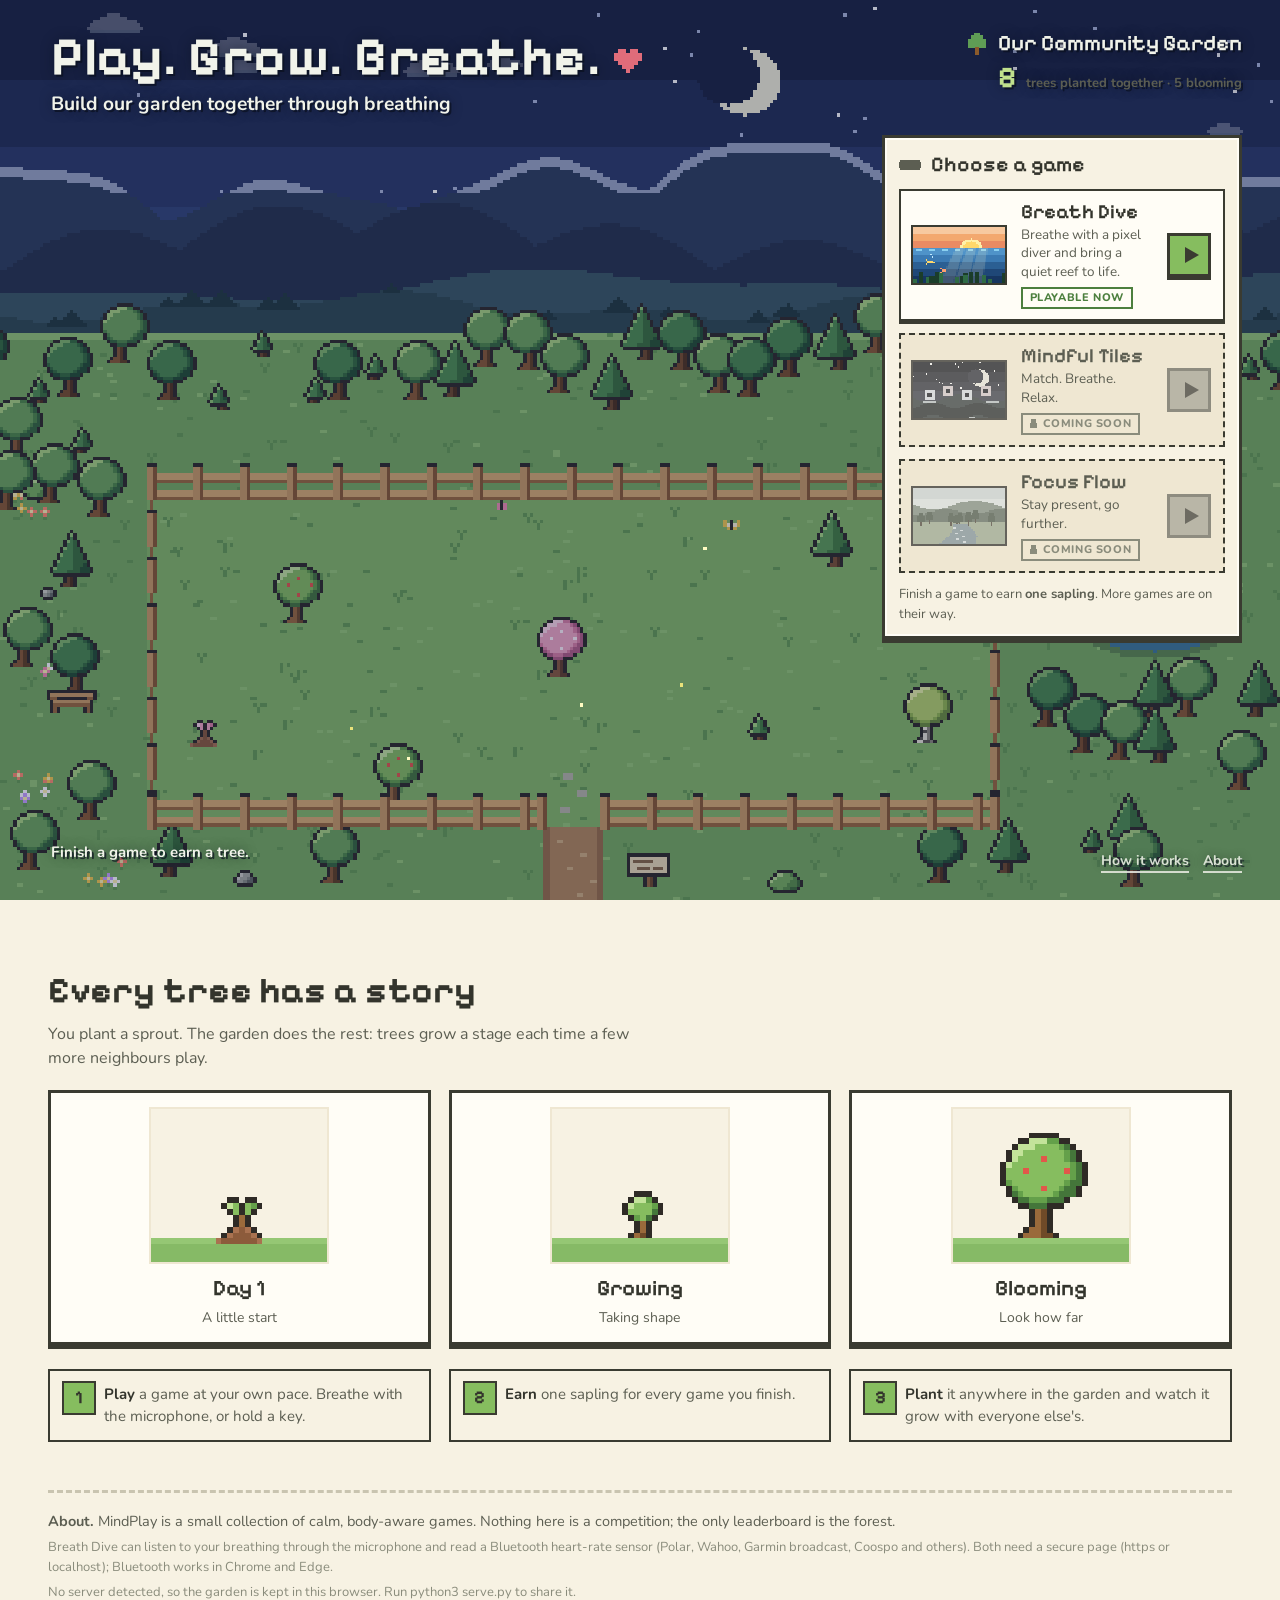
==== web/index.html @ c3531b7c "Landing page with scuba game working" ====
<!doctype html>
<html lang="en">
<head>
  <meta charset="utf-8">
  <meta name="viewport" content="width=device-width, initial-scale=1">
  <title>MindPlay · Community Garden</title>
  <meta name="description" content="Build our garden together through breathing. Play a calming game, plant a tree in a shared pixel-art garden.">
  <link rel="preconnect" href="https://fonts.googleapis.com">
  <link rel="preconnect" href="https://fonts.gstatic.com" crossorigin>
  <link href="https://fonts.googleapis.com/css2?family=Nunito:wght@400;600;700&family=Pixelify+Sans:wght@400;500;600;700&display=swap" rel="stylesheet">
  <link rel="stylesheet" href="css/style.css">
  <link rel="icon" href="data:image/svg+xml,<svg xmlns='http://www.w3.org/2000/svg' viewBox='0 0 16 16' shape-rendering='crispEdges'><rect x='6' y='9' width='4' height='6' fill='%238b5a2b'/><rect x='2' y='2' width='12' height='8' fill='%2386bd5f'/><rect x='4' y='1' width='8' height='1' fill='%2386bd5f'/><rect x='3' y='3' width='4' height='2' fill='%23bfe08d'/></svg>">
</head>
<body>
  <!-- ============ The garden fills the first screen; the UI floats over it ============ -->
  <section class="scene" id="scene" data-tod="day">
    <canvas id="garden-canvas" class="garden-canvas" width="480" height="270" role="img" aria-label="Pixel-art community garden"></canvas>

    <header class="ov ov-hero">
      <h1 class="hero-title">Play. Grow. Breathe. <span class="heart" aria-hidden="true"></span></h1>
      <p class="hero-sub">Build our garden together through breathing</p>
    </header>

    <div class="ov ov-stat" id="garden-stat" aria-live="polite">
      <div class="stat-title"><span class="ico ico-tree" aria-hidden="true"></span>Our Community Garden</div>
      <div class="stat-row">
        <span class="stat-num" id="stat-total">0</span>
        <span class="stat-label">trees planted together</span>
      </div>
      <div class="stat-me" id="me" title="Trees you have planted"><span class="me-dot" aria-hidden="true"></span><span id="me-count">0 trees</span> are yours</div>
    </div>

    <aside class="ov ov-games panel games-panel" id="games" aria-labelledby="games-title">
      <header class="panel-head">
        <h2 id="games-title" class="panel-title"><span class="ico ico-pad" aria-hidden="true"></span>Choose a game</h2>
      </header>
      <ul class="game-list" id="game-list"></ul>
      <p class="games-note">Finish a game to earn <strong>one sapling</strong>. More games are on their way.</p>
    </aside>

    <footer class="ov ov-foot" id="garden">
      <div class="garden-hint" id="garden-hint" hidden></div>
      <p class="garden-status" id="garden-status" aria-live="polite">Finish a game to earn a tree.</p>
      <div class="garden-actions" id="garden-actions"></div>
    </footer>

    <nav class="ov ov-links" aria-label="More">
      <a href="#how">How it works</a>
      <a href="#about">About</a>
    </nav>
  </section>

  <main class="page">
    <section class="how" id="how" aria-labelledby="how-title">
      <h2 id="how-title" class="section-title">Every tree has a story</h2>
      <p class="section-sub">You plant a sprout. The garden does the rest: trees grow a stage each time a few more neighbours play.</p>
      <div class="stages" id="stages"></div>
      <ol class="steps">
        <li><b>Play</b> a game at your own pace. Breathe with the microphone, or hold a key.</li>
        <li><b>Earn</b> one sapling for every game you finish.</li>
        <li><b>Plant</b> it anywhere in the garden and watch it grow with everyone else's.</li>
      </ol>
    </section>

    <footer class="about" id="about">
      <p><b>About.</b> MindPlay is a small collection of calm, body-aware games. Nothing here is a competition; the only leaderboard is the forest.</p>
      <p class="muted">Breath Dive can listen to your breathing through the microphone and read a Bluetooth heart-rate sensor (Polar, Wahoo, Garmin broadcast, Coospo and others). Both need a secure page (https or localhost); Bluetooth works in Chrome and Edge.</p>
      <p class="muted" id="storage-note"></p>
    </footer>
  </main>

  <div id="toasts" class="toasts" aria-live="polite"></div>
  <div id="modal-root"></div>
  <pre id="debug" hidden></pre>

  <script type="module" src="js/main.js"></script>
</body>
</html>
---- web/css/style.css ----
/* ================================================================
   MindPlay · pixel garden landing page
   ================================================================ */
:root {
  --ink: #33342c;
  --ink-soft: #5c5e52;
  --muted: #8a8c7c;
  --cream: #f7f2e3;
  --cream-2: #efe7d2;
  --paper: #fffdf6;
  --line: #3a3b31;
  --sage: #9fc39a;
  --sage-deep: #5f8f5a;
  --leaf: #86bd5f;
  --leaf-deep: #4c7f3e;
  --sky-1: #cfe9ee;
  --sky-2: #e7f1e6;
  --sun: #f3cf74;
  --clay: #c98a5a;
  --blush: #e8a1b2;
  --lock: #b9b6a7;
  --shadow: 0 4px 0 var(--line);
  --font-pixel: "Pixelify Sans", "Press Start 2P", ui-monospace, monospace;
  --font-body: "Nunito", system-ui, -apple-system, "Segoe UI", sans-serif;
  --radius: 4px;
}

* { box-sizing: border-box; }
html { scroll-behavior: smooth; }
body {
  margin: 0;
  color: var(--ink);
  background: var(--cream);
  font-family: var(--font-body);
  font-size: 16px;
  line-height: 1.5;
  -webkit-font-smoothing: antialiased;
  overflow-x: hidden;
  min-height: 100vh;
}
a { color: inherit; }
canvas { image-rendering: pixelated; image-rendering: crisp-edges; }
b, strong { font-weight: 700; }
[hidden] { display: none !important; }


/* ---------- the scene: garden fills the first screen ---------- */
.scene {
  position: relative; width: 100%; height: 100vh; height: 100dvh; min-height: 560px;
  overflow: hidden; background: #2c3b68;
}
.garden-canvas {
  position: absolute; inset: 0; width: 100%; height: 100%; display: block;
  object-fit: cover; object-position: 40% 50%; cursor: default; touch-action: manipulation;
}
.garden-canvas.is-planting { cursor: crosshair; }
.ov { position: absolute; z-index: 2; }
.ov-hero { left: clamp(16px, 4vw, 56px); top: clamp(14px, 3vh, 36px); max-width: min(620px, 60vw); }
.hero-title {
  font-family: var(--font-pixel); font-weight: 700; font-size: clamp(30px, 4.4vw, 54px);
  margin: 0 0 4px; letter-spacing: .5px; line-height: 1.1;
  display: flex; align-items: center; gap: 14px; flex-wrap: wrap;
}
.heart {
  width: 28px; height: 28px; display: inline-block; position: relative; top: 2px;
  background:
    linear-gradient(#e06c7a,#e06c7a) 4px 4px/8px 4px no-repeat,
    linear-gradient(#e06c7a,#e06c7a) 16px 4px/8px 4px no-repeat,
    linear-gradient(#e06c7a,#e06c7a) 0 8px/28px 8px no-repeat,
    linear-gradient(#e06c7a,#e06c7a) 4px 16px/20px 4px no-repeat,
    linear-gradient(#e06c7a,#e06c7a) 8px 20px/12px 4px no-repeat,
    linear-gradient(#e06c7a,#e06c7a) 12px 24px/4px 4px no-repeat;
}
.hero-sub { margin: 0; font-size: clamp(16px, 1.5vw, 20px); font-weight: 700; max-width: 40ch; }

.ov-stat { right: clamp(16px, 3vw, 44px); top: clamp(14px, 3vh, 32px); text-align: right; }
.stat-title { font-family: var(--font-pixel); font-weight: 600; font-size: 22px; display: inline-flex; align-items: center; gap: 10px; }
.stat-row { display: flex; align-items: baseline; justify-content: flex-end; gap: 10px; }
.stat-num { font-family: var(--font-pixel); font-size: 34px; font-weight: 700; line-height: 1; color: var(--leaf); }
.stat-label { font-size: 13.5px; font-weight: 700; }
.stat-me { font-size: 12.5px; font-weight: 700; opacity: .85; display: inline-flex; align-items: center; gap: 6px; margin-top: 2px; }
.me-dot { width: 9px; height: 9px; background: var(--leaf); box-shadow: 0 -3px 0 var(--leaf-deep); display: inline-block; }

.scene .ov-games { position: absolute; right: clamp(16px, 3vw, 44px); top: clamp(112px, 15vh, 150px); width: min(360px, 34vw); max-height: calc(100vh - 170px); overflow: auto; color: var(--ink); text-shadow: none; }

.ov-foot { left: clamp(16px, 4vw, 56px); bottom: clamp(16px, 3vh, 30px); display: grid; gap: 10px; max-width: min(560px, 60vw); }
.garden-hint { justify-self: start; background: var(--paper); color: var(--ink); border: 2px solid var(--line); box-shadow: 0 3px 0 var(--line); padding: 6px 10px; font-size: 13px; font-weight: 700; }
.garden-status { margin: 0; font-weight: 700; font-size: 15px; }
.garden-status.is-live { color: #fff2a8; }
.garden-actions { display: flex; gap: 10px; flex-wrap: wrap; }
.ov-links { right: clamp(16px, 3vw, 44px); bottom: clamp(16px, 3vh, 30px); display: flex; gap: 14px; font-weight: 700; font-size: 14px; }
.ov-links a { text-decoration: none; border-bottom: 2px solid currentColor; opacity: .85; }
.ov-links a:hover { opacity: 1; }

/* text over the scene: dark ink by day, pale by night */
.scene { color: var(--ink); }
.scene .ov-hero, .scene .ov-stat, .scene .ov-foot, .scene .ov-links { text-shadow: 0 1px 0 rgba(255,255,255,.55), 0 0 10px rgba(255,255,255,.35); }
.scene[data-tod="night"], .scene[data-tod="dusk"] { color: #f1f3ea; }
.scene[data-tod="night"] .ov-hero, .scene[data-tod="night"] .ov-stat, .scene[data-tod="night"] .ov-foot, .scene[data-tod="night"] .ov-links,
.scene[data-tod="dusk"] .ov-hero, .scene[data-tod="dusk"] .ov-stat, .scene[data-tod="dusk"] .ov-foot, .scene[data-tod="dusk"] .ov-links { text-shadow: 2px 2px 0 rgba(10,16,30,.7), 0 0 12px rgba(10,16,30,.5); }
.scene[data-tod="night"] .stat-num, .scene[data-tod="dusk"] .stat-num { color: #bfe08d; }
.scene[data-tod="day"] .garden-status.is-live, .scene[data-tod="dawn"] .garden-status.is-live { color: var(--leaf-deep); }

/* ---------- below the fold ---------- */
.page { max-width: 1320px; margin: 0 auto; padding: 8px clamp(16px, 4vw, 48px) 60px; }

/* ---------- panels ---------- */
.panel {
  background: var(--cream);
  border: 3px solid var(--line);
  box-shadow: var(--shadow), inset 0 0 0 2px var(--paper);
  padding: 18px 18px 16px;
  position: relative;
}
.panel-head { display: flex; justify-content: space-between; align-items: flex-start; gap: 16px; margin-bottom: 12px; }
.panel-title {
  margin: 0; font-family: var(--font-pixel); font-weight: 600; font-size: 24px; line-height: 1.2;
  display: flex; align-items: center; gap: 10px;
}
.panel-sub { margin: 4px 0 0; color: var(--ink-soft); font-size: 14.5px; max-width: 52ch; }
.ico { width: 22px; height: 22px; display: inline-block; flex: none; }
.ico-tree {
  background:
    linear-gradient(#8b5a2b,#8b5a2b) 9px 14px/4px 8px no-repeat,
    linear-gradient(#5f9d55,#5f9d55) 2px 6px/18px 9px no-repeat,
    linear-gradient(#5f9d55,#5f9d55) 5px 2px/12px 4px no-repeat,
    linear-gradient(#5f9d55,#5f9d55) 8px 0/6px 2px no-repeat,
    linear-gradient(#9fd27a,#9fd27a) 7px 4px/4px 3px no-repeat;
}
.ico-pad {
  background:
    linear-gradient(#5c5e52,#5c5e52) 1px 6px/20px 10px no-repeat,
    linear-gradient(#5c5e52,#5c5e52) 0 8px/22px 6px no-repeat,
    linear-gradient(#f7f2e3,#f7f2e3) 4px 9px/2px 5px no-repeat,
    linear-gradient(#f7f2e3,#f7f2e3) 2px 11px/6px 2px no-repeat,
    linear-gradient(#e06c7a,#e06c7a) 15px 9px/2px 2px no-repeat,
    linear-gradient(#86bd5f,#86bd5f) 18px 11px/2px 2px no-repeat;
}
.stat { text-align: right; flex: none; }
.stat-num { display: block; font-family: var(--font-pixel); font-size: 30px; font-weight: 700; color: var(--leaf-deep); line-height: 1; }
.stat-label { font-size: 13px; color: var(--ink-soft); font-weight: 700; }

/* ---------- buttons ---------- */
.btn {
  font-family: var(--font-pixel); font-weight: 600; font-size: 17px; letter-spacing: .3px;
  border: 3px solid var(--line); background: var(--paper); color: var(--ink);
  padding: 7px 16px; cursor: pointer; box-shadow: 0 4px 0 var(--line);
  transition: transform .06s, box-shadow .06s; line-height: 1.2;
  display: inline-flex; align-items: center; gap: 8px;
}
.btn:hover { transform: translateY(-1px); box-shadow: 0 5px 0 var(--line); }
.btn:active { transform: translateY(3px); box-shadow: 0 1px 0 var(--line); }
.btn:focus-visible { outline: 3px solid var(--leaf-deep); outline-offset: 2px; }
.btn-primary { background: var(--leaf); }
.btn-primary:hover { background: #91c86a; }
.btn-ghost { background: transparent; box-shadow: none; border-color: transparent; }
.btn-ghost:hover { box-shadow: none; border-color: var(--line); transform: none; }
.btn[disabled], .btn[aria-disabled="true"] { background: var(--cream-2); color: var(--muted); cursor: not-allowed; box-shadow: 0 4px 0 var(--lock); border-color: var(--lock); transform: none; }
.btn .n { background: var(--line); color: var(--paper); font-size: 12px; padding: 0 6px; }

/* ---------- game cards ---------- */
.game-list { list-style: none; margin: 0; padding: 0; display: grid; gap: 12px; }
.game-card {
  display: grid; grid-template-columns: 96px 1fr auto; align-items: center; gap: 14px;
  background: var(--paper); border: 2px solid var(--line); box-shadow: 0 3px 0 var(--line);
  padding: 10px 12px 10px 10px; position: relative;
}
.game-card.is-locked { background: var(--cream-2); border-style: dashed; box-shadow: none; }
.game-card.is-locked .game-thumb { filter: saturate(.25) brightness(.95); opacity: .75; }
.game-card.is-locked .game-title { color: var(--ink-soft); }
.game-thumb { width: 96px; height: 60px; border: 2px solid var(--line); display: block; background: #a9cde0; }
.game-title { margin: 0; font-family: var(--font-pixel); font-size: 20px; font-weight: 600; line-height: 1.15; }
.game-desc { margin: 2px 0 0; font-size: 13.5px; color: var(--ink-soft); line-height: 1.35; }
.game-chip {
  display: inline-block; margin-top: 6px; font-size: 11px; font-weight: 800; letter-spacing: .6px; text-transform: uppercase;
  padding: 1px 7px; border: 2px solid currentColor;
}
.chip-open { color: var(--leaf-deep); }
.chip-soon { color: var(--muted); }
.chip-soon::before { content: ""; display: inline-block; width: 7px; height: 9px; margin-right: 6px; vertical-align: -1px;
  background: linear-gradient(currentColor,currentColor) 0 4px/7px 5px no-repeat, linear-gradient(currentColor,currentColor) 1px 0/5px 4px no-repeat, linear-gradient(var(--cream-2),var(--cream-2)) 2px 1px/3px 3px no-repeat; }
.game-play {
  width: 44px; height: 44px; border: 3px solid var(--line); background: var(--leaf); box-shadow: 0 3px 0 var(--line); cursor: pointer; padding: 0; position: relative;
}
.game-play::after { content: ""; position: absolute; left: 15px; top: 11px; border-left: 14px solid var(--line); border-top: 8px solid transparent; border-bottom: 8px solid transparent; }
.game-play:hover { background: #91c86a; }
.game-play:active { transform: translateY(2px); box-shadow: 0 1px 0 var(--line); }
.game-play[disabled] { background: var(--lock); border-color: #8e8c80; box-shadow: none; cursor: not-allowed; }
.game-play[disabled]::after { border-left-color: #6d6b62; }
.game-play:focus-visible { outline: 3px solid var(--leaf-deep); outline-offset: 2px; }
.games-note { margin: 12px 0 0; font-size: 13px; color: var(--ink-soft); }
.ov-games.panel { padding: 14px 14px 12px; }
.ov-games .panel-title { font-size: 21px; }

/* ---------- how it works ---------- */
.how { margin-top: 56px; }
.section-title { font-family: var(--font-pixel); font-weight: 700; font-size: clamp(26px, 3vw, 36px); margin: 0 0 4px; }
.section-sub { margin: 0 0 20px; color: var(--ink-soft); max-width: 60ch; }
.stages { display: grid; grid-template-columns: repeat(3, minmax(0, 1fr)); gap: 18px; }
.stage-card { background: var(--paper); border: 3px solid var(--line); box-shadow: var(--shadow); padding: 14px; text-align: center; }
.stage-card canvas { width: 100%; max-width: 180px; height: auto; display: block; margin: 0 auto 8px; background: var(--cream); border: 2px solid var(--cream-2); }
.stage-card h3 { margin: 0; font-family: var(--font-pixel); font-size: 22px; font-weight: 600; }
.stage-card p { margin: 2px 0 0; color: var(--ink-soft); font-size: 14px; }
.steps { margin: 24px 0 0; padding-left: 0; list-style: none; display: grid; grid-template-columns: repeat(3, minmax(0, 1fr)); gap: 18px; counter-reset: step; }
.steps li { background: var(--cream); border: 2px solid var(--line); padding: 12px 14px 12px 54px; position: relative; font-size: 15px; color: var(--ink-soft); }
.steps li b { color: var(--ink); }
.steps li::before {
  counter-increment: step; content: counter(step);
  position: absolute; left: 12px; top: 10px; width: 30px; height: 30px; display: grid; place-items: center;
  font-family: var(--font-pixel); font-weight: 700; font-size: 18px; background: var(--leaf); border: 2px solid var(--line); color: var(--ink);
}
.about { margin-top: 48px; padding-top: 18px; border-top: 3px dashed #c9c4b0; color: var(--ink-soft); font-size: 14.5px; }
.about p { margin: 0 0 6px; }
.muted { color: var(--muted); font-size: 13px; }

/* ---------- toasts ---------- */
.toasts { position: fixed; left: 50%; bottom: 22px; translate: -50% 0; display: grid; gap: 8px; z-index: 50; pointer-events: none; }
.toast {
  background: var(--paper); border: 3px solid var(--line); box-shadow: 0 4px 0 var(--line);
  padding: 10px 16px; font-weight: 700; font-size: 15px; display: flex; align-items: center; gap: 10px;
  animation: toast-in .25s ease-out;
}
.toast.is-leaving { animation: toast-out .3s ease-in forwards; }
.toast .sprout { width: 20px; height: 20px; image-rendering: pixelated; }
@keyframes toast-in { from { opacity: 0; translate: 0 12px; } }
@keyframes toast-out { to { opacity: 0; translate: 0 12px; } }

/* ---------- game modal ---------- */
.modal {
  position: fixed; inset: 0; z-index: 40; display: grid; place-items: center; padding: 16px;
  background: rgba(20, 30, 40, .72); animation: fade-in .2s;
}
.modal-box {
  width: min(100%, 980px); background: var(--cream); border: 3px solid var(--line);
  box-shadow: 0 6px 0 var(--line); display: flex; flex-direction: column; max-height: 100%;
}
.modal-head { display: flex; align-items: center; gap: 12px; padding: 10px 12px 10px 16px; border-bottom: 3px solid var(--line); background: var(--paper); }
.modal-title { margin: 0; font-family: var(--font-pixel); font-size: 22px; font-weight: 600; }
.modal-sub { margin: 0 0 0 8px; color: var(--ink-soft); font-size: 13.5px; }
.modal-close { margin-left: auto; width: 36px; height: 36px; border: 2px solid var(--line); background: var(--cream); font-family: var(--font-pixel); font-size: 20px; cursor: pointer; box-shadow: 0 3px 0 var(--line); }
.modal-close:active { transform: translateY(2px); box-shadow: 0 1px 0 var(--line); }
.modal-body { padding: 0; overflow: auto; min-height: 200px; }
.reward {
  padding: 40px 24px; text-align: center; display: grid; justify-items: center; gap: 10px;
}
.reward canvas { width: 96px; height: 96px; image-rendering: pixelated; padding: 10px; box-sizing: content-box; background: linear-gradient(#cfe9ee 0 72%, #86ba66 72% 100%); border: 3px solid var(--line); }
.reward h3 { margin: 6px 0 0; font-family: var(--font-pixel); font-size: 30px; font-weight: 700; }
.reward p { margin: 0; color: var(--ink-soft); max-width: 44ch; }
.reward .row { display: flex; gap: 12px; margin-top: 10px; flex-wrap: wrap; justify-content: center; }
@keyframes fade-in { from { opacity: 0; } }

/* ---------- Breath Dive (web) ---------- */
.bd { background: #06182e; color: #e6f3ff; display: flex; flex-direction: column; }
.bd-stage { position: relative; width: 100%; aspect-ratio: 16 / 9; max-height: min(70vh, 620px); margin: 0 auto; overflow: hidden; background: #061a30; }
.bd-stage canvas { position: absolute; inset: 0; width: 100%; height: 100%; display: block; }
.bd-hud { position: absolute; inset: 0; pointer-events: none; font-family: var(--font-pixel); }
.bd-hud .tl { position: absolute; left: 14px; top: 10px; font-size: 18px; text-shadow: 2px 2px 0 #02101f; }
.bd-hud .tl small { display: block; font-size: 13px; opacity: .85; font-family: var(--font-body); font-weight: 700; }
.bd-hud .cap { position: absolute; left: 0; right: 0; bottom: 14px; text-align: center; font-size: 18px; text-shadow: 2px 2px 0 #02101f; transition: opacity .6s; }
.bd-hud .cap.is-dim { opacity: 0; }
.bd-hud .tr { position: absolute; right: 14px; top: 10px; font-size: 13px; font-family: var(--font-body); font-weight: 700; text-align: right; opacity: .9; text-shadow: 1px 1px 0 #02101f; }
.bd-intro {
  position: absolute; inset: 0; display: grid; place-items: center; background: rgba(3, 14, 28, .78); text-align: center; padding: 20px;
}
.bd-intro h3 { font-family: var(--font-pixel); font-size: 30px; margin: 0 0 8px; color: #bfe9ff; }
.bd-intro p { margin: 0 0 6px; max-width: 48ch; color: #cfe4f5; }
.bd-intro .keys { font-size: 14px; color: #9fc5df; margin-bottom: 14px; }
.bd-intro kbd { font-family: var(--font-pixel); background: #0f2a45; border: 2px solid #4fa0c9; padding: 1px 8px; color: #e6f3ff; }
.bd-controls { display: flex; align-items: center; gap: 10px; padding: 10px 12px; background: #04111f; border-top: 3px solid #1f4a6a; flex-wrap: wrap; }
.bd-hold {
  flex: 1 1 200px; font-family: var(--font-pixel); font-size: 20px; font-weight: 600; letter-spacing: .3px;
  padding: 14px; background: #123d5e; color: #e6f3ff; border: 3px solid #4fa0c9; box-shadow: 0 4px 0 #0a2238; cursor: pointer;
  user-select: none; -webkit-user-select: none; touch-action: none;
}
.bd-hold.is-down { background: #2a7fb6; transform: translateY(3px); box-shadow: 0 1px 0 #0a2238; }
.bd-small { font-family: var(--font-body); font-weight: 700; font-size: 13px; padding: 8px 12px; background: transparent; color: #9fc5df; border: 2px solid #2b5a7c; cursor: pointer; }
.bd-small[aria-pressed="true"] { background: #1a4b6e; color: #e6f3ff; border-color: #4fa0c9; }
.bd-note { font-size: 12.5px; color: #7fa6c1; margin: 0; padding: 8px 14px 10px; background: #04111f; }
.bd-note code { font-family: ui-monospace, monospace; color: #bfe9ff; }
.bd-done { position: absolute; inset: 0; display: grid; place-items: center; background: rgba(3, 14, 28, .72); text-align: center; padding: 20px; animation: fade-in .6s; }
.bd-done h3 { font-family: var(--font-pixel); font-size: 32px; margin: 0 0 4px; color: #ffe9a8; }
.bd-done p { margin: 0 0 12px; color: #cfe4f5; }
.bd-done .stats { display: flex; gap: 18px; justify-content: center; margin-bottom: 14px; font-family: var(--font-pixel); font-size: 14px; color: #bfe9ff; }
.bd-done .stats b { display: block; font-size: 22px; color: #fff; }



/* ---------- Breath Dive setup ---------- */
.bd-intro { align-content: center; overflow: auto; }
.bd-intro > div { max-width: 560px; width: 100%; }
.bd-setup { display: grid; gap: 10px; text-align: left; margin: 14px auto 14px; }
.bd-setup fieldset { border: 2px solid #2b5a7c; padding: 8px 12px 10px; margin: 0; background: rgba(6, 30, 52, .6); }
.bd-setup legend { font-family: var(--font-pixel); font-size: 15px; color: #9fd9ff; padding: 0 6px; }
.bd-setup label { display: inline-flex; align-items: center; gap: 6px; margin-right: 14px; font-size: 14px; font-weight: 700; color: #dbeefb; }
.bd-setup input[type="radio"] { accent-color: #6ee6eb; width: 16px; height: 16px; }
.bd-setup select { font: inherit; font-size: 13px; background: #0f2a45; color: #e6f3ff; border: 2px solid #2b5a7c; padding: 3px 6px; }
.bd-sub { margin-top: 6px; display: flex; flex-wrap: wrap; gap: 8px 14px; align-items: center; font-size: 13px; color: #9fc5df; }
.bd-status { font-size: 12.5px; color: #9fc5df; }
.bd-status.is-ok { color: #9ff0b2; }
.bd-status.is-err { color: #ffb0a8; }
.bd-hud .vitals { position: absolute; right: 14px; top: 44px; text-align: right; font-family: var(--font-body); font-size: 13px; font-weight: 700; text-shadow: 1px 1px 0 #02101f; }
.bd-hud .vitals .bpm { font-family: var(--font-pixel); font-size: 22px; display: inline-flex; align-items: center; gap: 8px; }
.bd-hud .vitals .hrt { width: 14px; height: 12px; display: inline-block; background:
  linear-gradient(#ff5a6e,#ff5a6e) 2px 0/4px 2px no-repeat, linear-gradient(#ff5a6e,#ff5a6e) 8px 0/4px 2px no-repeat,
  linear-gradient(#ff5a6e,#ff5a6e) 0 2px/14px 4px no-repeat, linear-gradient(#ff5a6e,#ff5a6e) 2px 6px/10px 2px no-repeat,
  linear-gradient(#ff5a6e,#ff5a6e) 4px 8px/6px 2px no-repeat, linear-gradient(#ff5a6e,#ff5a6e) 6px 10px/2px 2px no-repeat;
  animation: beat var(--beat, 1s) ease-in-out infinite; }
@keyframes beat { 0%, 30%, 100% { transform: scale(1); } 12% { transform: scale(1.25); } }
.bd-hud .vitals .calm { color: #9ff0b2; }
.bd-hud .vitals .warm { color: #ffd2b8; }
.bd-hud .src { position: absolute; left: 14px; bottom: 12px; font-family: var(--font-body); font-size: 12px; font-weight: 700; color: #9fc5df; text-shadow: 1px 1px 0 #02101f; }
.bd-hud .flash { position: absolute; left: 0; right: 0; top: 38%; text-align: center; font-size: 20px; color: #ffe9a8; text-shadow: 2px 2px 0 #02101f; opacity: 0; transition: opacity .4s; }
.bd-hud .flash.is-on { opacity: 1; }
.bd-hud .meter { position: absolute; left: 14px; top: 52px; width: 90px; height: 6px; background: rgba(0,20,40,.6); border: 1px solid #4fa0c9; }
.bd-hud .meter i { display: block; height: 100%; background: #6ee6eb; width: 0; }

/* ---------- responsive ---------- */
@media (max-width: 1040px) {
  .ov-games { width: min(340px, 40vw); }
  .ov-hero { max-width: 52vw; }
}
@media (max-width: 820px) {
  /* phones: stack hero, garden, stats, actions, games */
  .scene { height: auto; min-height: 0; display: flex; flex-direction: column; background: var(--cream); color: var(--ink) !important; }
  .scene .ov { position: static; text-shadow: none !important; }
  .scene .garden-canvas { position: relative; inset: auto; height: auto; aspect-ratio: 4 / 3; order: 2; border-top: 3px solid var(--line); border-bottom: 3px solid var(--line); }
  .ov-hero { order: 1; padding: 18px 16px 14px; max-width: none; background: linear-gradient(var(--sky-1), var(--sky-2)); }
  .scene[data-tod="night"] .ov-hero, .scene[data-tod="dusk"] .ov-hero { background: linear-gradient(#2c3b68, #334676); color: #f1f3ea; }
  .ov-stat { order: 3; text-align: left; padding: 14px 16px 0; }
  .stat-row { justify-content: flex-start; }
  .stat-num { color: var(--leaf-deep) !important; }
  .ov-foot { order: 4; padding: 10px 16px 16px; max-width: none; }
  .garden-status.is-live { color: var(--leaf-deep) !important; }
  .scene .ov-games { order: 5; position: static; width: auto; max-height: none; margin: 0 12px 16px; }
  .ov-links { display: none; }
  .game-card { grid-template-columns: 84px 1fr auto; }
  .game-thumb { width: 84px; height: 52px; }
  .stages, .steps { grid-template-columns: 1fr; }
  .modal { padding: 0; }
  .modal-box { border-width: 0 0 3px; max-height: 100vh; height: 100%; }
  .bd-stage { max-height: none; }
  .bd-hud .vitals { top: 40px; }
}
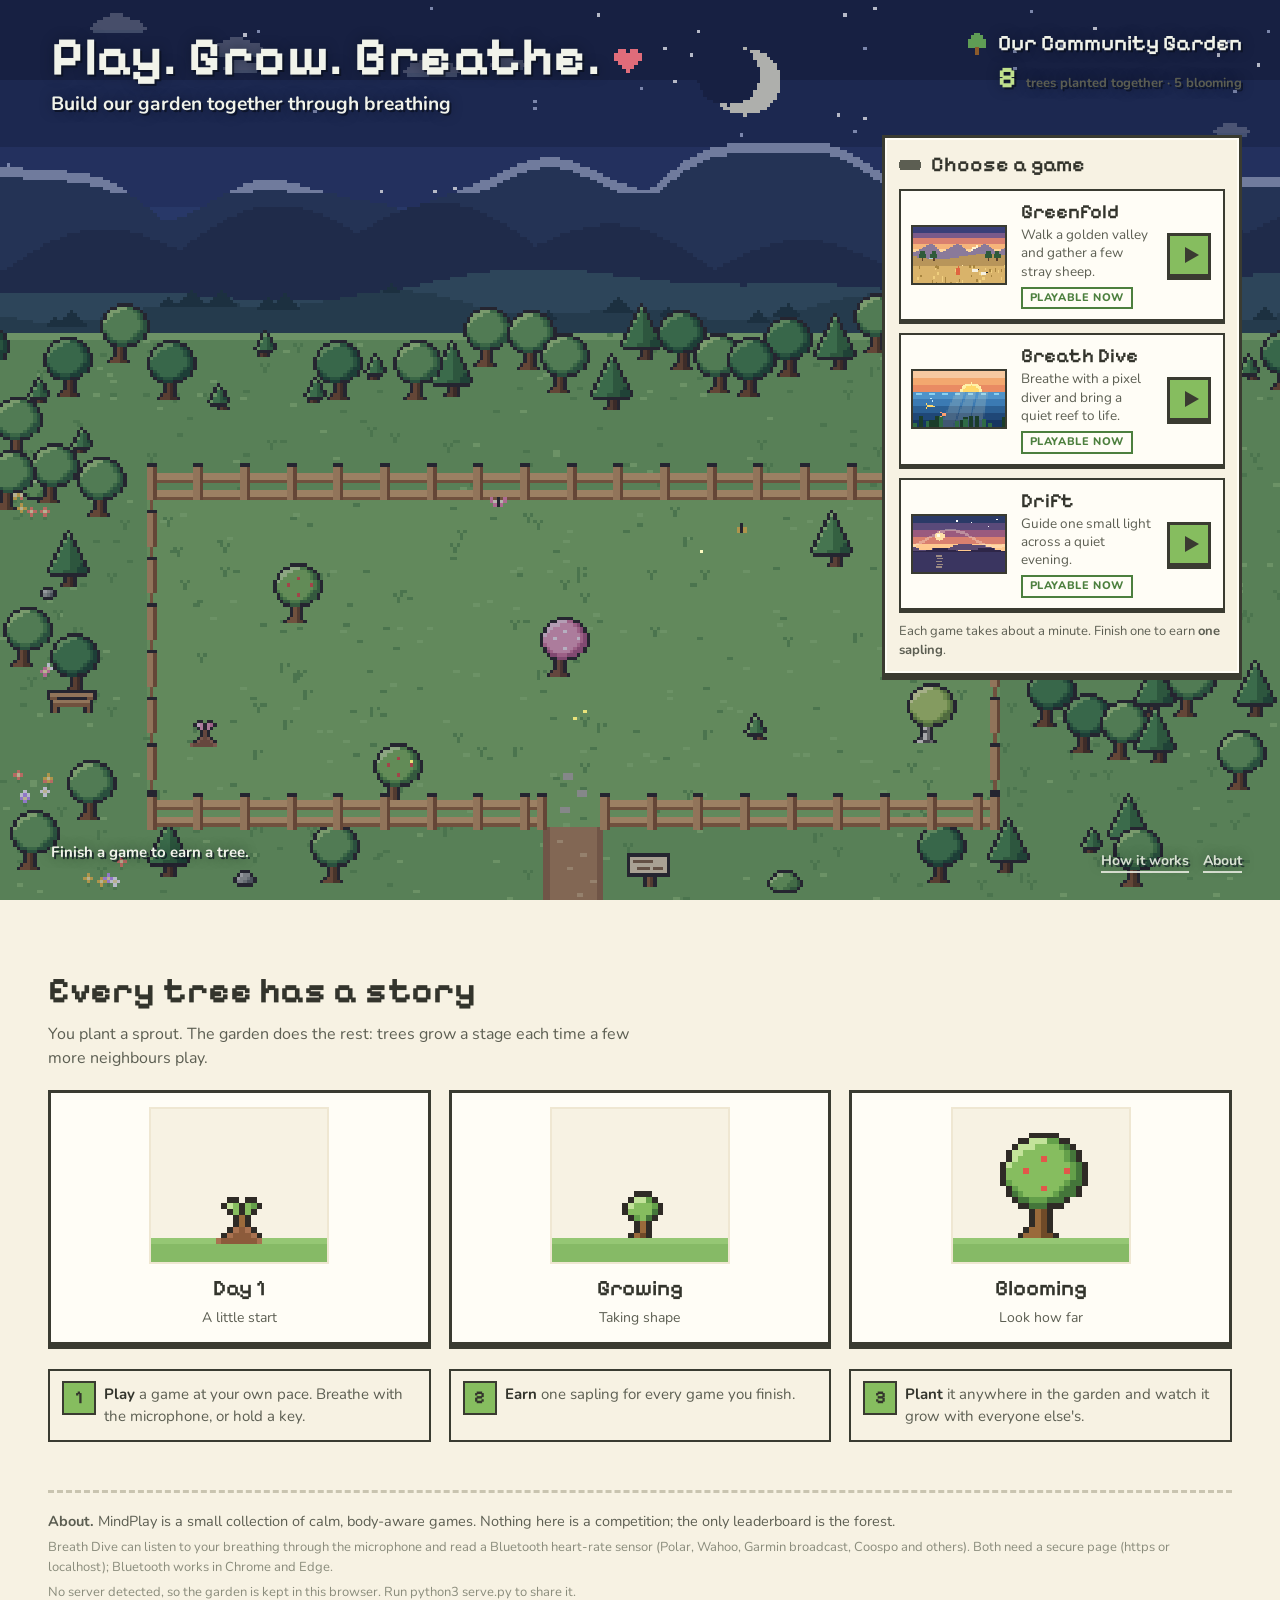
==== commit 72d39984: "Demo hub: all three games on the garden page, about a minute each - Landing page lists Greenfold, Br" ====
--- a/web/index.html
+++ b/web/index.html
@@ -35,7 +35,7 @@
         <h2 id="games-title" class="panel-title"><span class="ico ico-pad" aria-hidden="true"></span>Choose a game</h2>
       </header>
       <ul class="game-list" id="game-list"></ul>
-      <p class="games-note">Finish a game to earn <strong>one sapling</strong>. More games are on their way.</p>
+      <p class="games-note">Each game takes about a minute. Finish one to earn <strong>one sapling</strong>.</p>
     </aside>
 
     <footer class="ov ov-foot" id="garden">
--- a/web/css/style.css
+++ b/web/css/style.css
@@ -341,3 +341,22 @@
   .bd-stage { max-height: none; }
   .bd-hud .vitals { top: 40px; }
 }
+
+/* ---------- Breath Dive: fullscreen + moods ---------- */
+.bd.is-full { position: fixed; inset: 0; z-index: 1000; height: 100vh; height: 100dvh; }
+.bd.is-full .bd-stage { flex: 1; aspect-ratio: auto; max-height: none; width: 100%; }
+.bd.is-full .bd-controls { position: absolute; left: 0; right: 0; bottom: 0; background: linear-gradient(transparent, rgba(2, 10, 20, .65)); border-top: 0; justify-content: center; opacity: .55; transition: opacity .4s; }
+.bd.is-full .bd-controls:hover, .bd.is-full .bd-controls:focus-within { opacity: 1; }
+.bd.is-full .bd-note { display: none; }
+.bd.is-full .bd-hud .cap { bottom: 72px; }
+.bd.is-full .bd-hud .src { bottom: 70px; }
+.bd:fullscreen { width: 100vw; height: 100vh; }
+.bd-moods { display: grid; grid-template-columns: repeat(auto-fit, minmax(150px, 1fr)); gap: 6px; }
+.bd-setup .bd-mood { display: flex; align-items: center; gap: 8px; margin: 0; padding: 6px 8px; border: 2px solid #2b5a7c; background: rgba(6, 30, 52, .5); cursor: pointer; }
+.bd-mood input { position: absolute; opacity: 0; pointer-events: none; }
+.bd-mood i { flex: none; width: 22px; height: 22px; background: linear-gradient(var(--a), var(--b)); border: 2px solid #0a2238; }
+.bd-mood span { display: flex; flex-direction: column; line-height: 1.1; }
+.bd-mood small { font-size: 11.5px; font-weight: 400; color: #9fc5df; }
+.bd-mood:has(input:checked) { border-color: #6ee6eb; background: rgba(30, 90, 120, .55); }
+.bd-mood:has(input:focus-visible) { outline: 2px solid #fff; outline-offset: 2px; }
+.bd-done .bd-step { max-width: 46ch; margin: 0 auto 14px; font-style: italic; color: #ffe9c8; }
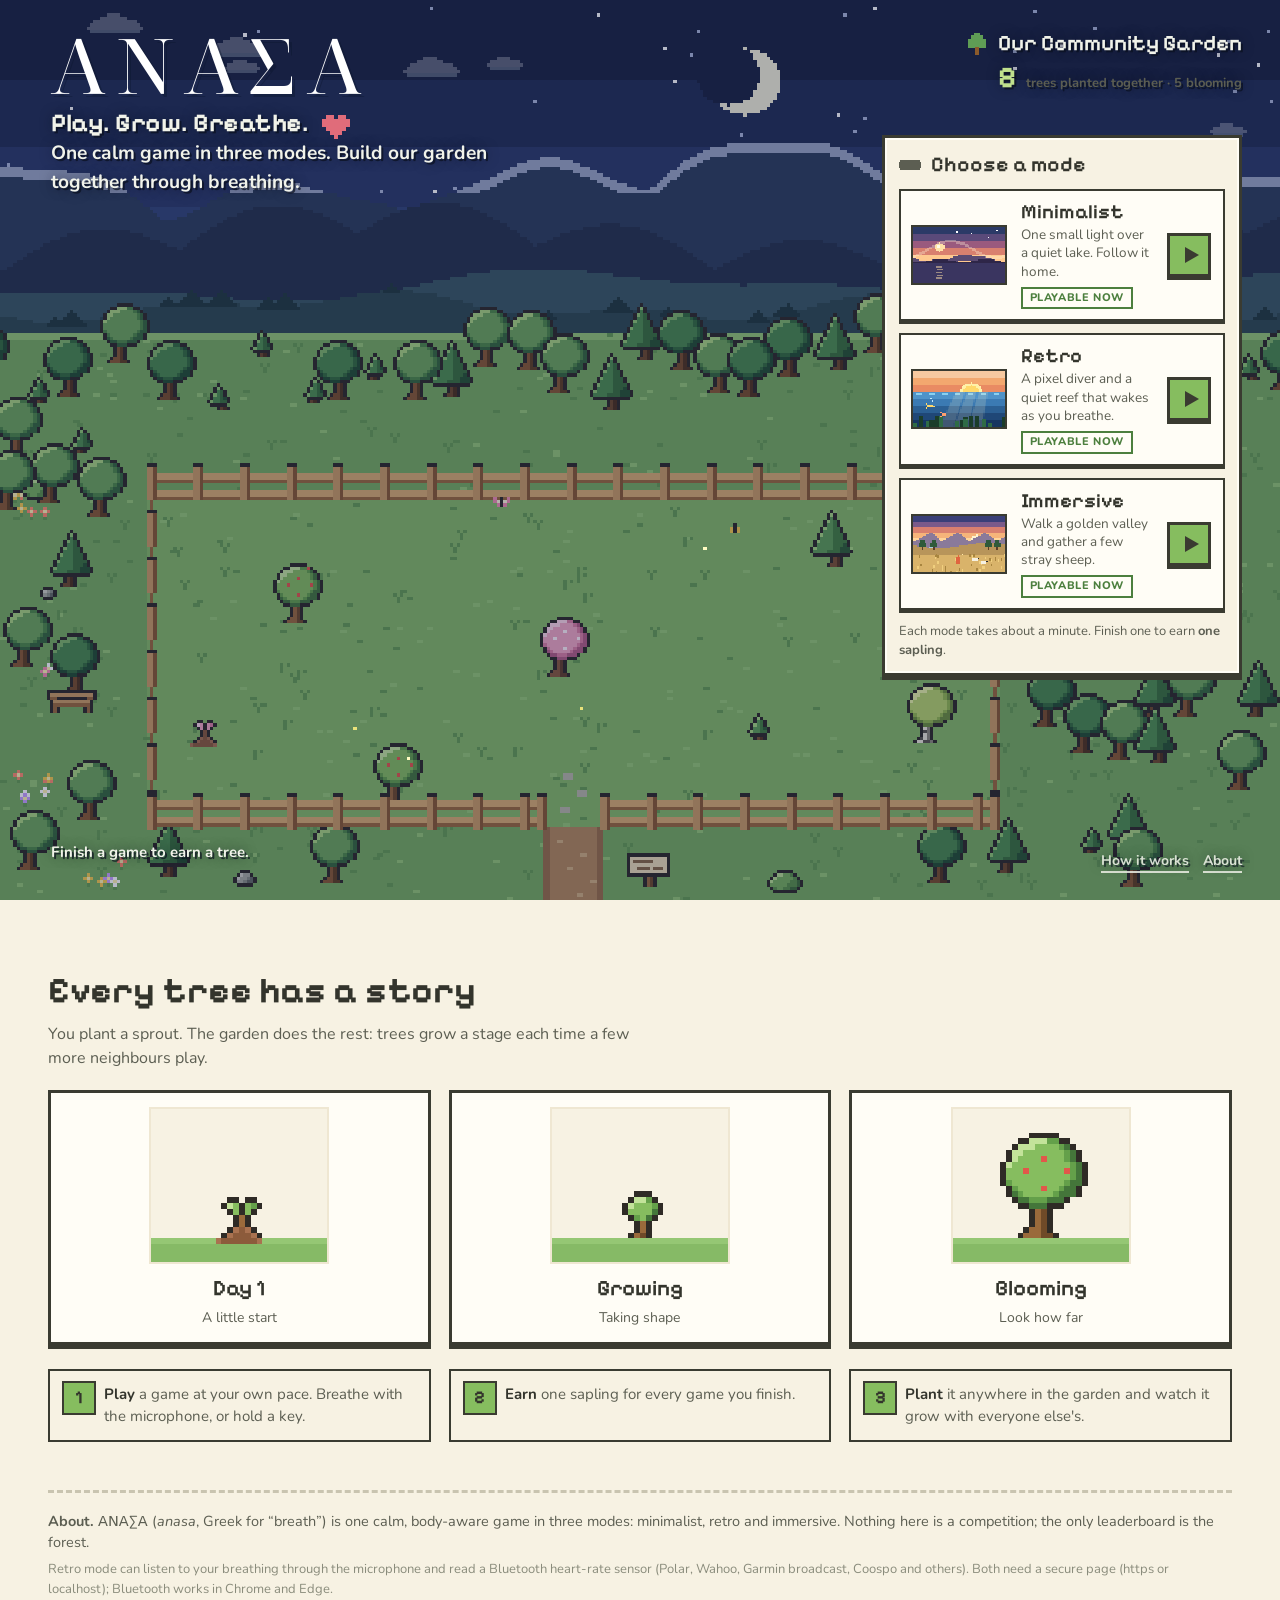
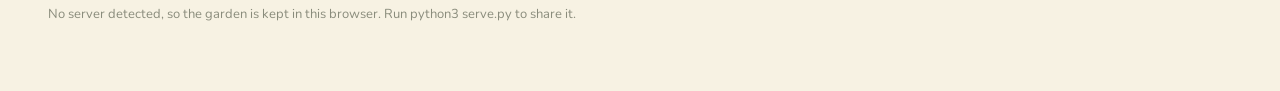
==== commit 218395f7: "Rebrand to ΑΝΑΣΑ: one game, three modes The garden page is now ΑΝΑΣΑ (anasa, Greek for breath) with " ====
--- a/web/index.html
+++ b/web/index.html
@@ -3,11 +3,11 @@
 <head>
   <meta charset="utf-8">
   <meta name="viewport" content="width=device-width, initial-scale=1">
-  <title>MindPlay · Community Garden</title>
+  <title>ΑΝΑΣΑ · anasa · Community Garden</title>
   <meta name="description" content="Build our garden together through breathing. Play a calming game, plant a tree in a shared pixel-art garden.">
   <link rel="preconnect" href="https://fonts.googleapis.com">
   <link rel="preconnect" href="https://fonts.gstatic.com" crossorigin>
-  <link href="https://fonts.googleapis.com/css2?family=Nunito:wght@400;600;700&family=Pixelify+Sans:wght@400;500;600;700&display=swap" rel="stylesheet">
+  <link href="https://fonts.googleapis.com/css2?family=Noto+Serif+Display:wght@400;500&family=Nunito:wght@400;600;700&family=Pixelify+Sans:wght@400;500;600;700&display=swap" rel="stylesheet">
   <link rel="stylesheet" href="css/style.css">
   <link rel="icon" href="data:image/svg+xml,<svg xmlns='http://www.w3.org/2000/svg' viewBox='0 0 16 16' shape-rendering='crispEdges'><rect x='6' y='9' width='4' height='6' fill='%238b5a2b'/><rect x='2' y='2' width='12' height='8' fill='%2386bd5f'/><rect x='4' y='1' width='8' height='1' fill='%2386bd5f'/><rect x='3' y='3' width='4' height='2' fill='%23bfe08d'/></svg>">
 </head>
@@ -17,8 +17,9 @@
     <canvas id="garden-canvas" class="garden-canvas" width="480" height="270" role="img" aria-label="Pixel-art community garden"></canvas>
 
     <header class="ov ov-hero">
-      <h1 class="hero-title">Play. Grow. Breathe. <span class="heart" aria-hidden="true"></span></h1>
-      <p class="hero-sub">Build our garden together through breathing</p>
+      <h1 class="hero-brand" lang="el" aria-label="Anasa">ΑΝΑΣΑ</h1>
+      <p class="hero-title">Play. Grow. Breathe. <span class="heart" aria-hidden="true"></span></p>
+      <p class="hero-sub">One calm game in three modes. Build our garden together through breathing.</p>
     </header>
 
     <div class="ov ov-stat" id="garden-stat" aria-live="polite">
@@ -32,10 +33,10 @@
 
     <aside class="ov ov-games panel games-panel" id="games" aria-labelledby="games-title">
       <header class="panel-head">
-        <h2 id="games-title" class="panel-title"><span class="ico ico-pad" aria-hidden="true"></span>Choose a game</h2>
+        <h2 id="games-title" class="panel-title"><span class="ico ico-pad" aria-hidden="true"></span>Choose a mode</h2>
       </header>
       <ul class="game-list" id="game-list"></ul>
-      <p class="games-note">Each game takes about a minute. Finish one to earn <strong>one sapling</strong>.</p>
+      <p class="games-note">Each mode takes about a minute. Finish one to earn <strong>one sapling</strong>.</p>
     </aside>
 
     <footer class="ov ov-foot" id="garden">
@@ -63,8 +64,8 @@
     </section>
 
     <footer class="about" id="about">
-      <p><b>About.</b> MindPlay is a small collection of calm, body-aware games. Nothing here is a competition; the only leaderboard is the forest.</p>
-      <p class="muted">Breath Dive can listen to your breathing through the microphone and read a Bluetooth heart-rate sensor (Polar, Wahoo, Garmin broadcast, Coospo and others). Both need a secure page (https or localhost); Bluetooth works in Chrome and Edge.</p>
+      <p><b>About.</b> ΑΝΑΣΑ (<i>anasa</i>, Greek for “breath”) is one calm, body-aware game in three modes: minimalist, retro and immersive. Nothing here is a competition; the only leaderboard is the forest.</p>
+      <p class="muted">Retro mode can listen to your breathing through the microphone and read a Bluetooth heart-rate sensor (Polar, Wahoo, Garmin broadcast, Coospo and others). Both need a secure page (https or localhost); Bluetooth works in Chrome and Edge.</p>
       <p class="muted" id="storage-note"></p>
     </footer>
   </main>
--- a/web/css/style.css
+++ b/web/css/style.css
@@ -360,3 +360,9 @@
 .bd-mood:has(input:checked) { border-color: #6ee6eb; background: rgba(30, 90, 120, .55); }
 .bd-mood:has(input:focus-visible) { outline: 2px solid #fff; outline-offset: 2px; }
 .bd-done .bd-step { max-width: 46ch; margin: 0 auto 14px; font-style: italic; color: #ffe9c8; }
+
+/* ---------- ΑΝΑΣΑ wordmark ---------- */
+.hero-brand { margin: 0 0 2px; font-family: "Noto Serif Display", "Noto Serif", Georgia, serif; font-weight: 500;
+  font-size: clamp(44px, 6vw, 76px); letter-spacing: .14em; line-height: 1; color: #fff; text-shadow: 3px 3px 0 rgba(10, 20, 40, .35); }
+.ov-hero .hero-title { font-size: clamp(18px, 2vw, 26px); margin: 6px 0 2px; }
+.bd-brand { display: block; font-family: "Noto Serif Display", "Noto Serif", Georgia, serif; font-size: 15px; font-weight: 500; letter-spacing: .3em; color: #9fd9ff; margin-bottom: 4px; }
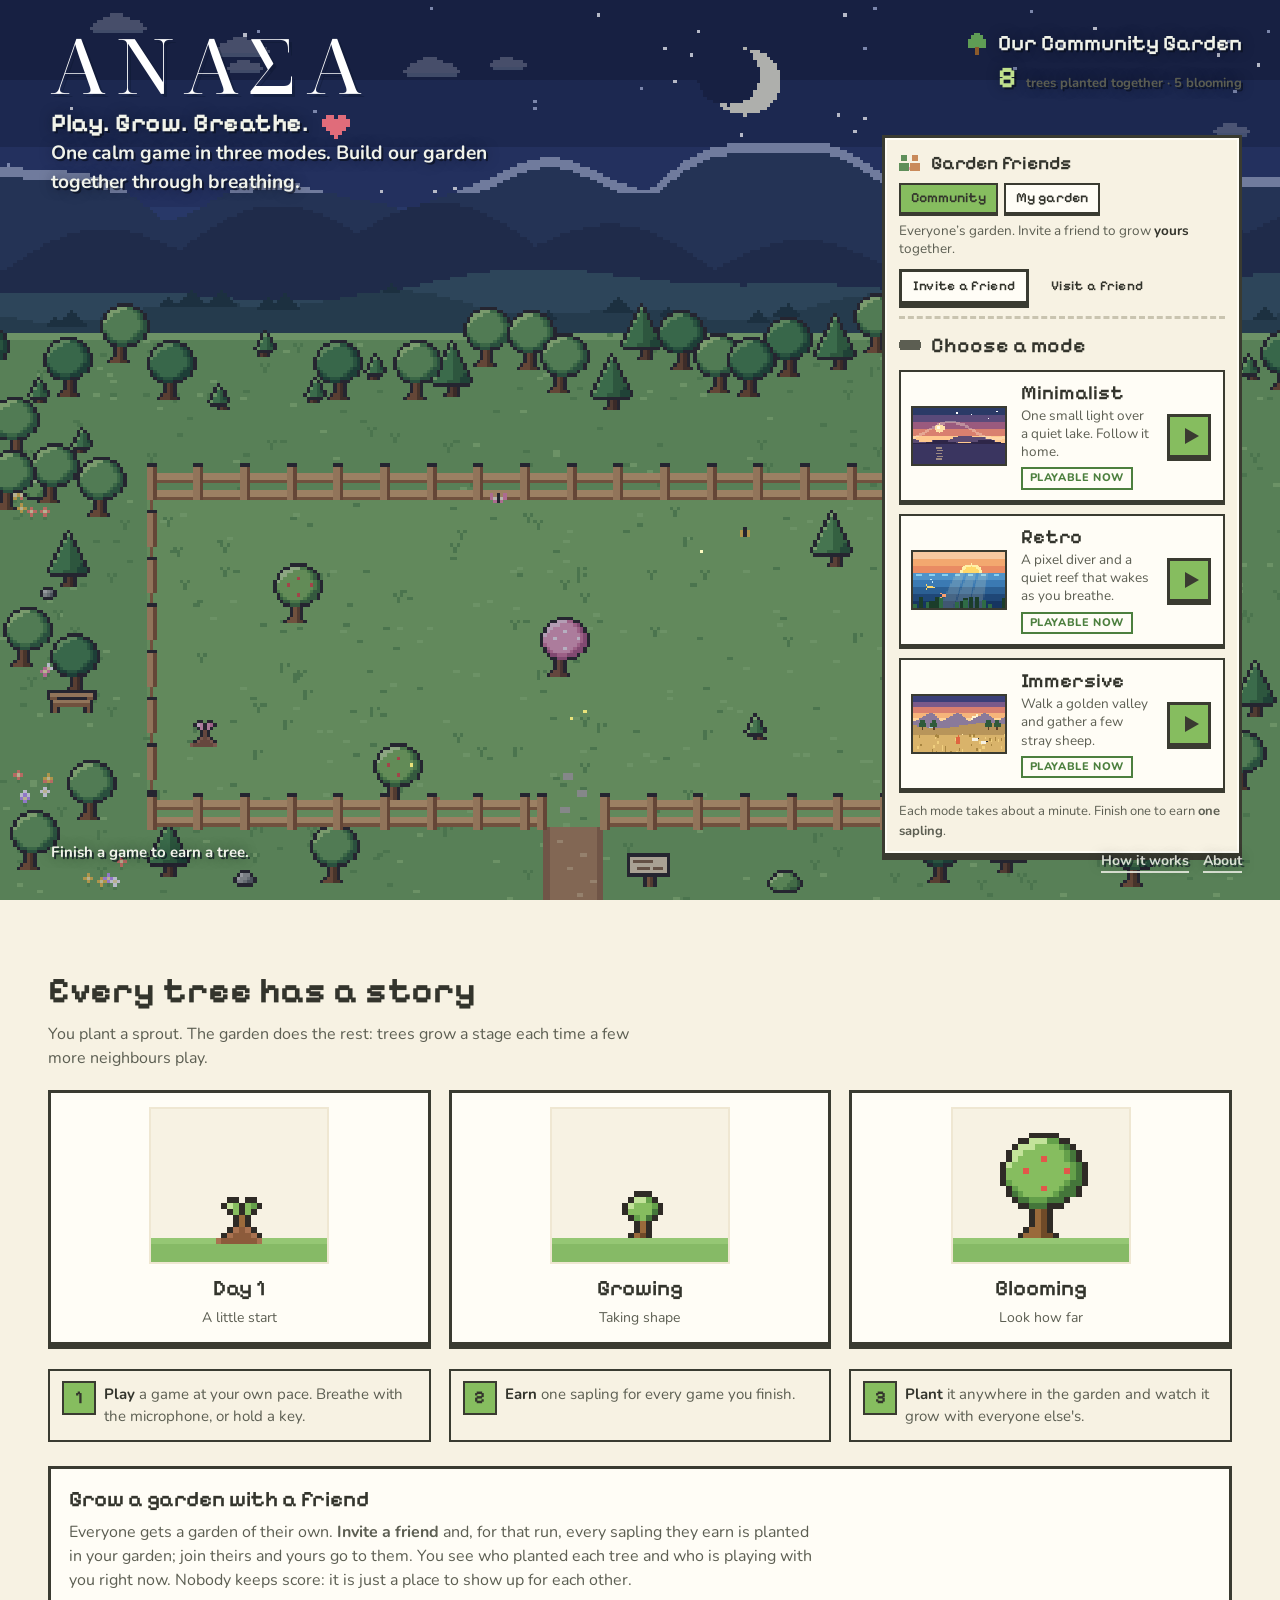
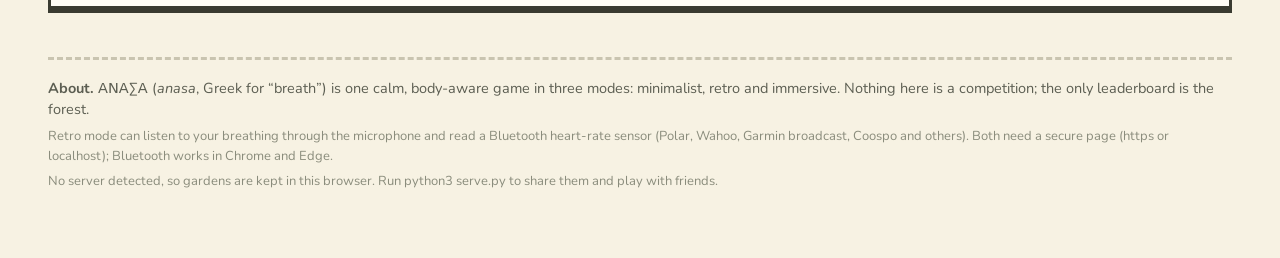
==== commit 540c6224: "Garden friends + Vercel deploy with laptop backup - Personal gardens, invite links and collaboration" ====
--- a/web/index.html
+++ b/web/index.html
@@ -23,7 +23,7 @@
     </header>
 
     <div class="ov ov-stat" id="garden-stat" aria-live="polite">
-      <div class="stat-title"><span class="ico ico-tree" aria-hidden="true"></span>Our Community Garden</div>
+      <div class="stat-title"><span class="ico ico-tree" aria-hidden="true"></span><span id="stat-title-text">Our Community Garden</span></div>
       <div class="stat-row">
         <span class="stat-num" id="stat-total">0</span>
         <span class="stat-label">trees planted together</span>
@@ -32,6 +32,10 @@
     </div>
 
     <aside class="ov ov-games panel games-panel" id="games" aria-labelledby="games-title">
+      <section class="friends" aria-labelledby="friends-title">
+        <h2 id="friends-title" class="panel-title friends-title"><span class="ico ico-friends" aria-hidden="true"></span>Garden friends</h2>
+        <div id="friends-block" aria-live="polite"></div>
+      </section>
       <header class="panel-head">
         <h2 id="games-title" class="panel-title"><span class="ico ico-pad" aria-hidden="true"></span>Choose a mode</h2>
       </header>
@@ -61,6 +65,10 @@
         <li><b>Earn</b> one sapling for every game you finish.</li>
         <li><b>Plant</b> it anywhere in the garden and watch it grow with everyone else's.</li>
       </ol>
+      <div class="together">
+        <h3>Grow a garden with a friend</h3>
+        <p>Everyone gets a garden of their own. <b>Invite a friend</b> and, for that run, every sapling they earn is planted in your garden; join theirs and yours go to them. You see who planted each tree and who is playing with you right now. Nobody keeps score: it is just a place to show up for each other.</p>
+      </div>
     </section>
 
     <footer class="about" id="about">
--- a/web/css/style.css
+++ b/web/css/style.css
@@ -191,6 +191,48 @@
 .games-note { margin: 12px 0 0; font-size: 13px; color: var(--ink-soft); }
 .ov-games.panel { padding: 14px 14px 12px; }
 .ov-games .panel-title { font-size: 21px; }
+
+/* ---------- garden friends ---------- */
+.friends { margin-bottom: 14px; padding-bottom: 12px; border-bottom: 3px dashed #c9c4b0; }
+.ov-games .friends-title { font-size: 19px; margin-bottom: 8px; }
+.ico-friends {
+  background:
+    linear-gradient(#5f8f5a,#5f8f5a) 2px 3px/6px 6px no-repeat,
+    linear-gradient(#5f8f5a,#5f8f5a) 0 11px/10px 8px no-repeat,
+    linear-gradient(#c98a5a,#c98a5a) 13px 3px/6px 6px no-repeat,
+    linear-gradient(#c98a5a,#c98a5a) 11px 11px/10px 8px no-repeat,
+    linear-gradient(#e8a1b2,#e8a1b2) 9px 15px/4px 3px no-repeat;
+}
+.garden-tabs { display: flex; flex-wrap: wrap; gap: 6px; margin-bottom: 8px; }
+.garden-tab {
+  font: 600 14px/1.2 var(--font-pixel); padding: 5px 10px; cursor: pointer;
+  background: var(--paper); color: var(--ink); border: 2px solid var(--line); box-shadow: 0 2px 0 var(--line);
+}
+.garden-tab:hover { background: #fff; }
+.garden-tab[aria-selected="true"] { background: var(--leaf); }
+.garden-tab.is-run::before { content: ""; display: inline-block; width: 7px; height: 7px; margin-right: 6px; background: var(--blush); border: 1px solid var(--line); vertical-align: 1px; }
+.garden-tab:focus-visible { outline: 3px solid var(--leaf-deep); outline-offset: 2px; }
+.friends-note { margin: 0 0 10px; font-size: 13.5px; color: var(--ink-soft); line-height: 1.4; }
+.friends-note b { color: var(--ink); }
+.pulse { display: inline-block; width: 8px; height: 8px; margin-right: 7px; background: var(--leaf); border: 1px solid var(--line); vertical-align: 0; animation: pulse 2.4s ease-in-out infinite; }
+@keyframes pulse { 50% { opacity: .35; } }
+@media (prefers-reduced-motion: reduce) { .pulse { animation: none; } }
+.friends-actions { display: flex; flex-wrap: wrap; gap: 8px; }
+.btn-sm { padding: 6px 11px; font-size: 13.5px; }
+.friends-modal { padding: 20px 22px 22px; display: grid; gap: 14px; max-width: 560px; }
+.friends-modal p { margin: 0; }
+.friends-modal .row { display: flex; gap: 10px; flex-wrap: wrap; }
+.field { display: grid; gap: 6px; font-weight: 700; font-size: 14px; }
+.field input, .invite-link {
+  font: 600 16px var(--font-body); padding: 9px 11px; border: 2px solid var(--line); background: var(--paper); color: var(--ink); min-width: 0;
+}
+.field input:focus, .invite-link:focus { outline: 3px solid var(--leaf-deep); outline-offset: 1px; }
+.invite-row { display: flex; gap: 8px; }
+.invite-link { flex: 1; font-size: 14px; }
+.invite-code b { font-family: var(--font-pixel); font-size: 20px; letter-spacing: 2px; }
+.together { margin-top: 24px; background: var(--paper); border: 3px solid var(--line); box-shadow: var(--shadow); padding: 14px 18px; }
+.together h3 { margin: 0 0 4px; font-family: var(--font-pixel); font-size: 22px; font-weight: 600; }
+.together p { margin: 0; color: var(--ink-soft); max-width: 75ch; }
 
 /* ---------- how it works ---------- */
 .how { margin-top: 56px; }
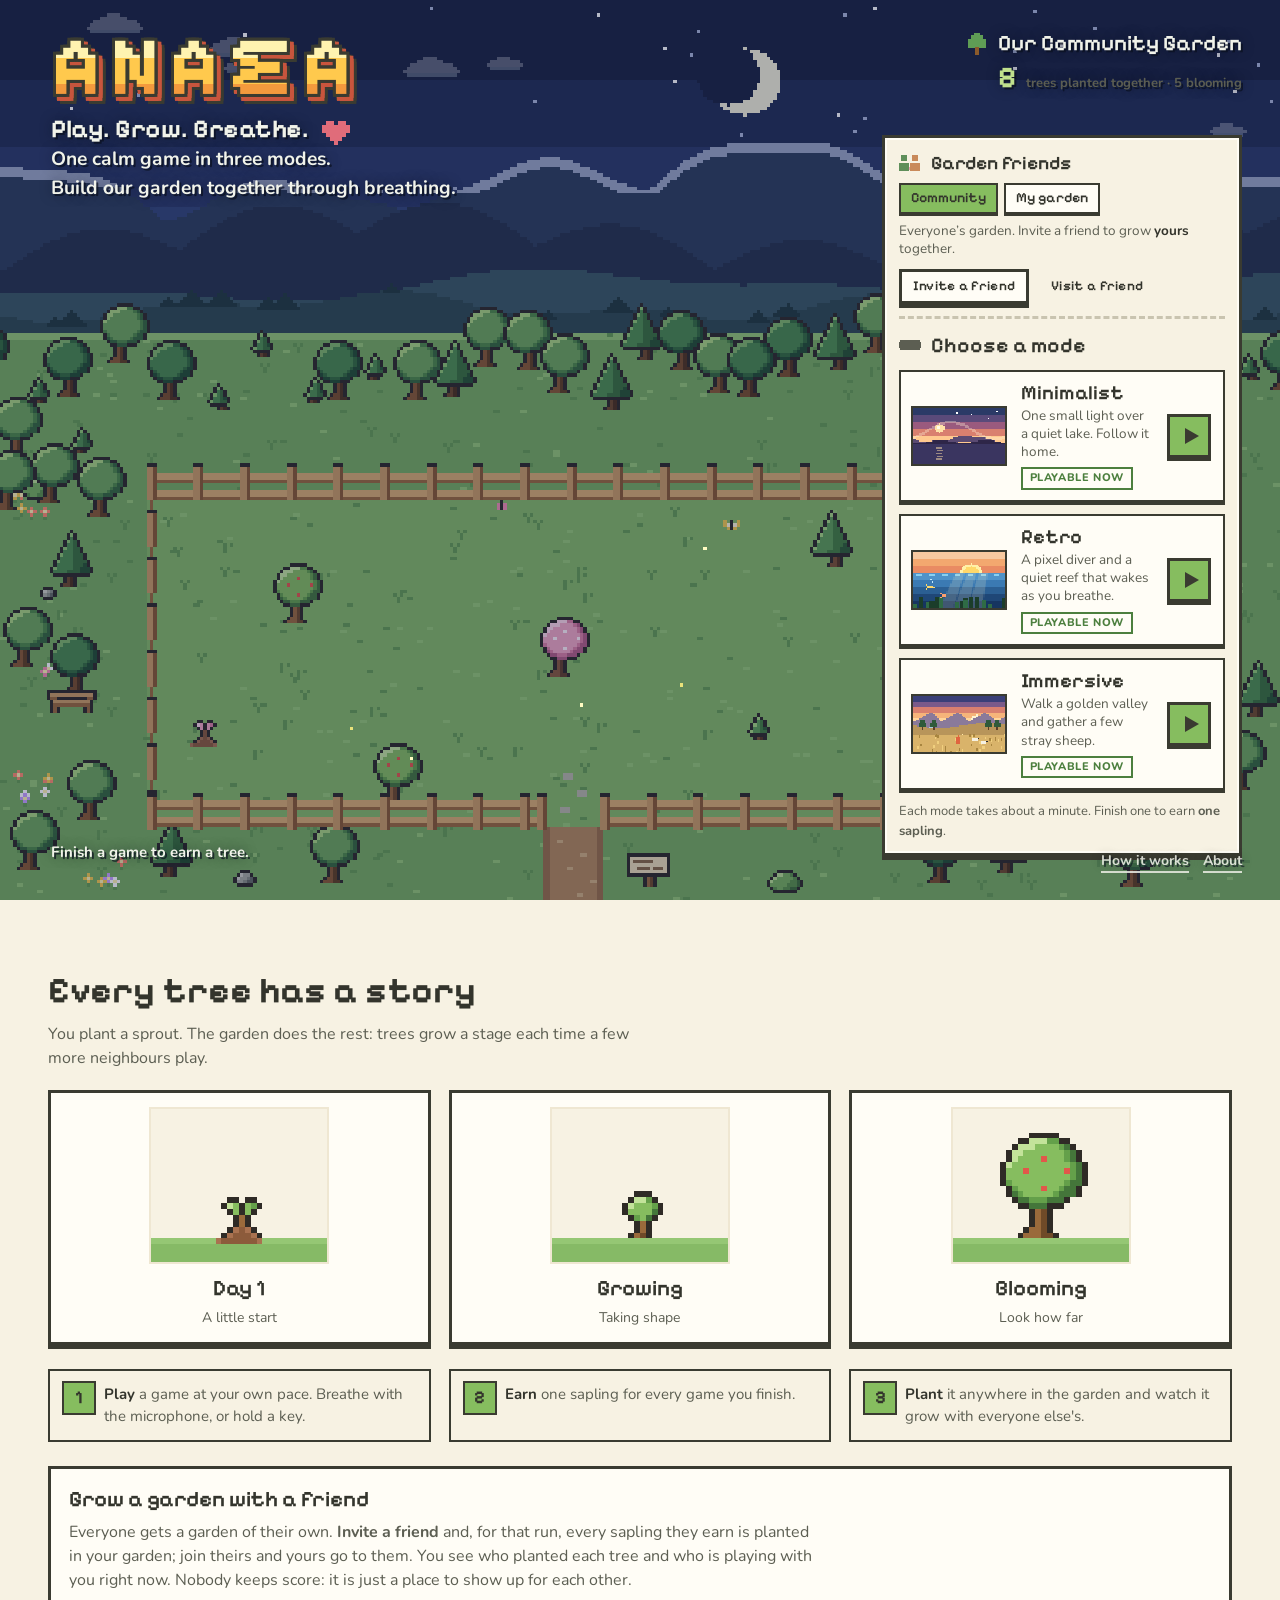
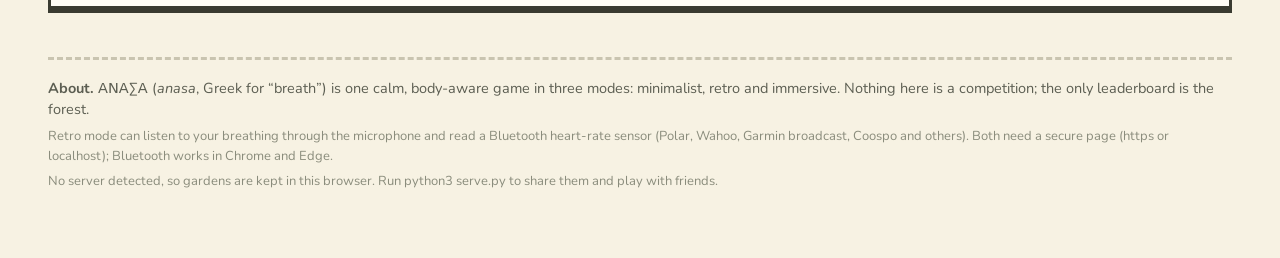
==== commit 6512ce38: "Retro ΑΝΑΣΑ wordmark, subtitle line break, goal line in each mode - Wordmark in Pixelify Sans with a" ====
--- a/web/index.html
+++ b/web/index.html
@@ -19,7 +19,7 @@
     <header class="ov ov-hero">
       <h1 class="hero-brand" lang="el" aria-label="Anasa">ΑΝΑΣΑ</h1>
       <p class="hero-title">Play. Grow. Breathe. <span class="heart" aria-hidden="true"></span></p>
-      <p class="hero-sub">One calm game in three modes. Build our garden together through breathing.</p>
+      <p class="hero-sub">One calm game in three modes.<br>Build our garden together through breathing.</p>
     </header>
 
     <div class="ov ov-stat" id="garden-stat" aria-live="polite">
--- a/web/css/style.css
+++ b/web/css/style.css
@@ -71,7 +71,7 @@
     linear-gradient(#e06c7a,#e06c7a) 8px 20px/12px 4px no-repeat,
     linear-gradient(#e06c7a,#e06c7a) 12px 24px/4px 4px no-repeat;
 }
-.hero-sub { margin: 0; font-size: clamp(16px, 1.5vw, 20px); font-weight: 700; max-width: 40ch; }
+.hero-sub { margin: 0; font-size: clamp(16px, 1.5vw, 20px); font-weight: 700; max-width: 44ch; }
 
 .ov-stat { right: clamp(16px, 3vw, 44px); top: clamp(14px, 3vh, 32px); text-align: right; }
 .stat-title { font-family: var(--font-pixel); font-weight: 600; font-size: 22px; display: inline-flex; align-items: center; gap: 10px; }
@@ -300,6 +300,8 @@
 .bd-hud .tl small { display: block; font-size: 13px; opacity: .85; font-family: var(--font-body); font-weight: 700; }
 .bd-hud .cap { position: absolute; left: 0; right: 0; bottom: 14px; text-align: center; font-size: 18px; text-shadow: 2px 2px 0 #02101f; transition: opacity .6s; }
 .bd-hud .cap.is-dim { opacity: 0; }
+.bd-hud .goal { position: absolute; left: 50%; top: 12px; transform: translateX(-50%); width: min(560px, max(220px, calc(100% - 340px))); text-align: center; font-family: var(--font-body); font-weight: 700; font-size: 13.5px; opacity: .82; text-shadow: 1px 1px 0 #02101f; transition: opacity 1.2s; }
+.bd-hud .goal.is-dim { opacity: 0; }
 .bd-hud .tr { position: absolute; right: 14px; top: 10px; font-size: 13px; font-family: var(--font-body); font-weight: 700; text-align: right; opacity: .9; text-shadow: 1px 1px 0 #02101f; }
 .bd-intro {
   position: absolute; inset: 0; display: grid; place-items: center; background: rgba(3, 14, 28, .78); text-align: center; padding: 20px;
@@ -404,7 +406,21 @@
 .bd-done .bd-step { max-width: 46ch; margin: 0 auto 14px; font-style: italic; color: #ffe9c8; }
 
 /* ---------- ΑΝΑΣΑ wordmark ---------- */
-.hero-brand { margin: 0 0 2px; font-family: "Noto Serif Display", "Noto Serif", Georgia, serif; font-weight: 500;
-  font-size: clamp(44px, 6vw, 76px); letter-spacing: .14em; line-height: 1; color: #fff; text-shadow: 3px 3px 0 rgba(10, 20, 40, .35); }
+/* retro arcade title: warm pixel letters, a hard 1-step ink outline and a stacked drop shadow */
+.hero-brand {
+  margin: 0 0 6px; font-family: var(--font-pixel); font-weight: 700;
+  font-size: clamp(48px, 6.4vw, 84px); letter-spacing: .12em; line-height: 1;
+  color: #ffd46b;
+  background: linear-gradient(#fff3b0 0 38%, #ffc94d 38% 70%, #f39a3d 70%);
+  -webkit-background-clip: text; background-clip: text; -webkit-text-fill-color: transparent;
+  filter:
+    drop-shadow(3px 0 0 var(--line)) drop-shadow(-3px 0 0 var(--line))
+    drop-shadow(0 3px 0 var(--line)) drop-shadow(0 -3px 0 var(--line))
+    drop-shadow(4px 4px 0 #c8553d) drop-shadow(3px 3px 0 var(--line));
+  text-shadow: none !important;
+}
+@supports not ((-webkit-background-clip: text) or (background-clip: text)) {
+  .hero-brand { -webkit-text-fill-color: currentColor; }
+}
 .ov-hero .hero-title { font-size: clamp(18px, 2vw, 26px); margin: 6px 0 2px; }
 .bd-brand { display: block; font-family: "Noto Serif Display", "Noto Serif", Georgia, serif; font-size: 15px; font-weight: 500; letter-spacing: .3em; color: #9fd9ff; margin-bottom: 4px; }
